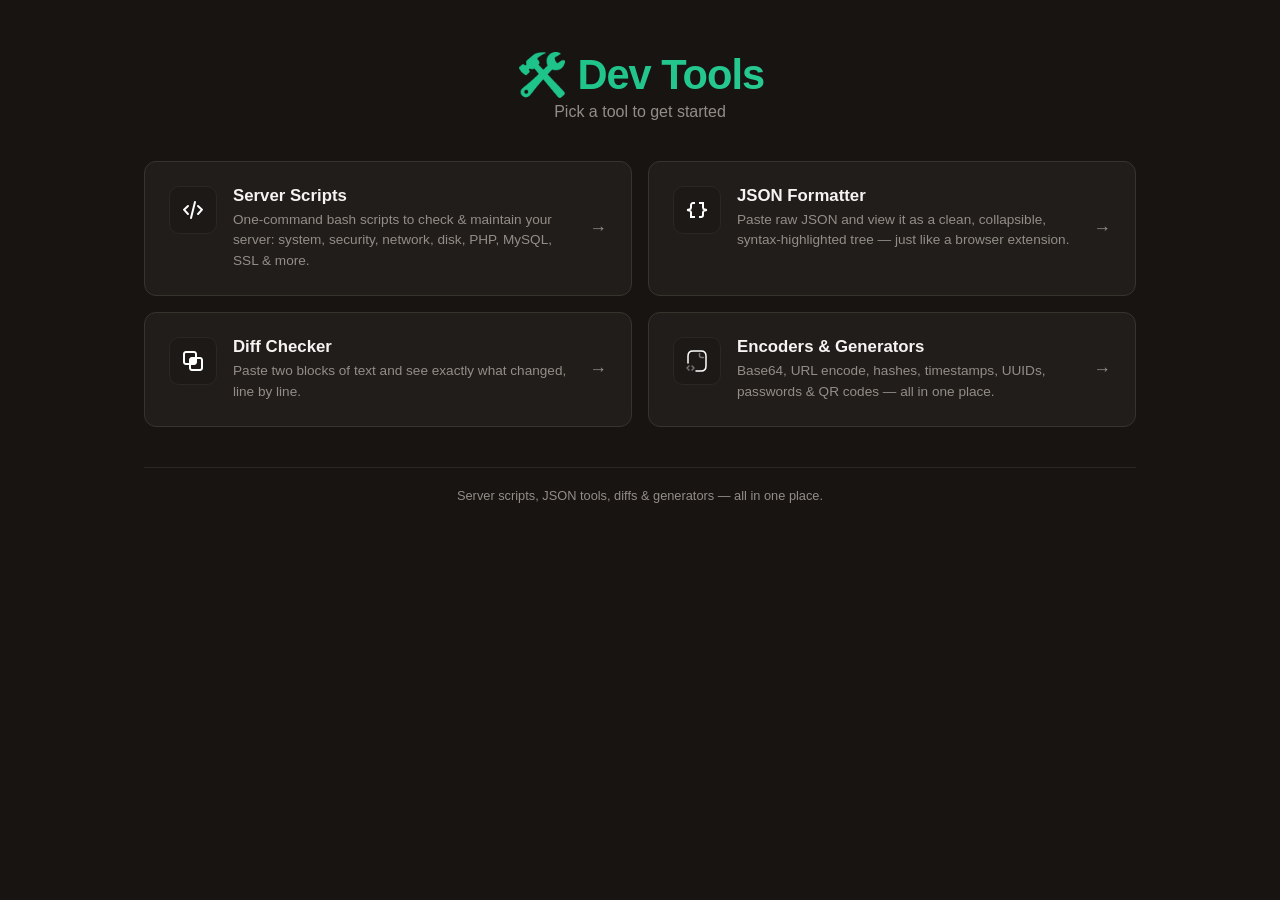
==== index.html @ 87801617 "Dev tools, done simply." ====
<!DOCTYPE html>
<html lang="en">

<head>
    <meta charset="UTF-8" />
    <meta name="viewport" content="width=device-width, initial-scale=1.0" />
    <title>Dev Tools</title>
    <link rel="stylesheet" href="style.css" />
</head>

<body>
    <div class="container">

        <!-- HEADER -->
        <header class="header">
            <h1>🛠️ Dev Tools</h1>
            <p class="subtitle">Pick a tool to get started</p>
        </header>

        <!-- TOOL OPTIONS -->
        <div class="option-grid">
            <a class="option-card" href="scripts/scripts.html">

                <div class="option-icon"><svg width="24px" height="24px" viewBox="0 0 24 24" fill="none"
                        xmlns="http://www.w3.org/2000/svg">
                        <path d="M7 8L3 11.6923L7 16M17 8L21 11.6923L17 16M14 4L10 20" stroke="#FFFFFF" stroke-width="2"
                            stroke-linecap="round" stroke-linejoin="round" />
                    </svg></div>
                <div class="option-body">
                    <div class="option-title">Server Scripts</div>
                    <div class="option-desc">One-command bash scripts to check &amp; maintain your server: system,
                        security, network, disk, PHP, MySQL, SSL &amp; more.</div>
                </div>
                <div class="option-arrow">→</div>
            </a>

            <a class="option-card" href="json-formatter/json-formatter.html">
                <div class="option-icon"><svg width="24px" height="24px" viewBox="0 0 24 24" fill="none"
                        xmlns="http://www.w3.org/2000/svg">
                        <path
                            d="M14 19H16C17.1046 19 18 18.1046 18 17V14.5616C18 13.6438 18.6246 12.8439 19.5149 12.6213L21.0299 12.2425C21.2823 12.1794 21.2823 11.8206 21.0299 11.7575L19.5149 11.3787C18.6246 11.1561 18 10.3562 18 9.43845V5H14"
                            stroke="#FFFFFF" stroke-width="2" />
                        <path
                            d="M10 5H8C6.89543 5 6 5.89543 6 7V9.43845C6 10.3562 5.37541 11.1561 4.48507 11.3787L2.97014 11.7575C2.71765 11.8206 2.71765 12.1794 2.97014 12.2425L4.48507 12.6213C5.37541 12.8439 6 13.6438 6 14.5616V19H10"
                            stroke="#FFFFFF" stroke-width="2" />
                    </svg></div>
                <div class="option-body">
                    <div class="option-title">JSON Formatter</div>
                    <div class="option-desc">Paste raw JSON and view it as a clean, collapsible, syntax-highlighted tree
                        — just like a browser extension.</div>
                </div>
                <div class="option-arrow">→</div>
            </a>

            <a class="option-card" href="diff-checker/diff-checker.html">
                <div class="option-icon"><svg fill="#FFFFFF" width="24px" height="24px" viewBox="0 0 24 24"
                        xmlns="http://www.w3.org/2000/svg">
                        <path fill-rule="evenodd"
                            d="M13,2 C14.5976809,2 15.9036609,3.24891996 15.9949073,4.82372721 L16,5 L16,8 L19,8 C20.5976809,8 21.9036609,9.24891996 21.9949073,10.8237272 L22,11 L22,19 C22,20.5976809 20.75108,21.9036609 19.1762728,21.9949073 L19,22 L11,22 C9.40231912,22 8.09633912,20.75108 8.00509269,19.1762728 L8,19 L8,16 L5,16 C3.40231912,16 2.09633912,14.75108 2.00509269,13.1762728 L2,13 L2,5 C2,3.40231912 3.24891996,2.09633912 4.82372721,2.00509269 L5,2 L13,2 Z M19,10 L16,10 L16,13 C16,14.5976809 14.75108,15.9036609 13.1762728,15.9949073 L13,16 L10,16 L10,19 C10,19.5128358 10.3860402,19.9355072 10.8833789,19.9932723 L11,20 L19,20 C19.5128358,20 19.9355072,19.6139598 19.9932723,19.1166211 L20,19 L20,11 C20,10.4871642 19.6139598,10.0644928 19.1166211,10.0067277 L19,10 Z M13,4 L5,4 C4.48716416,4 4.06449284,4.38604019 4.00672773,4.88337887 L4,5 L4,13 C4,13.5128358 4.38604019,13.9355072 4.88337887,13.9932723 L5,14 L8,14 L8,11 C8,9.40231912 9.24891996,8.09633912 10.8237272,8.00509269 L11,8 L14,8 L14,5 C14,4.48716416 13.6139598,4.06449284 13.1166211,4.00672773 L13,4 Z" />
                    </svg></div>
                <div class="option-body">
                    <div class="option-title">Diff Checker</div>
                    <div class="option-desc">Paste two blocks of text and see exactly what changed, line by line.</div>
                </div>
                <div class="option-arrow">→</div>
            </a>

            <a class="option-card" href="encoders/encoders.html">
                <div class="option-icon"><svg width="24px" height="24px" viewBox="0 0 24 24" fill="none"
                        xmlns="http://www.w3.org/2000/svg">
                        <path d="M11 22H16C19.5 22 21 20 21 17V7C21 4 19.5 2 16 2H8C4.5 2 3 4 3 7V14" stroke="#FFFFFF"
                            stroke-width="1.5" stroke-miterlimit="10" stroke-linecap="round" stroke-linejoin="round" />
                        <path opacity="0.4" d="M14.5 4.5V6.5C14.5 7.6 15.4 8.5 16.5 8.5H18.5" stroke="#FFFFFF"
                            stroke-width="1.5" stroke-miterlimit="10" stroke-linecap="round" stroke-linejoin="round" />
                        <path opacity="0.4" d="M4 17L2 19L4 21" stroke="#FFFFFF" stroke-width="1.5"
                            stroke-miterlimit="10" stroke-linecap="round" stroke-linejoin="round" />
                        <path opacity="0.4" d="M7 17L9 19L7 21" stroke="#FFFFFF" stroke-width="1.5"
                            stroke-miterlimit="10" stroke-linecap="round" stroke-linejoin="round" />
                    </svg></div>
                <div class="option-body">
                    <div class="option-title">Encoders &amp; Generators</div>
                    <div class="option-desc">Base64, URL encode, hashes, timestamps, UUIDs, passwords &amp; QR codes —
                        all in one place.</div>
                </div>
                <div class="option-arrow">→</div>
            </a>
        </div>

        <!-- FOOTER -->
        <footer class="footer">
            <p>Server scripts, JSON tools, diffs & generators — all in one place.</p>
        </footer>

    </div>
</body>

</html>
---- style.css ----
/* =========================================================
   Dev Tools — shared stylesheet
   Used by: index.html, scripts.html, json-formatter.html, json-viewer.html
   ========================================================= */

:root {
    --bg: #171412;
    --bg-soft: #211d1a;
    --bg-inset: #1c1917;
    --border: #39332e;
    --border-soft: #2b2724;
    --text: #d6d3d1;
    --text-bright: #f5f4f2;
    --text-muted: #948d87;

    --blue: #10b981;
    --orange: #e8683a;
    --green: #34d399;
    --purple: #a78bfa;
    --red: #f87171;
}

* {
    margin: 0;
    padding: 0;
    box-sizing: border-box;
}

body {
    font-family: -apple-system, BlinkMacSystemFont, 'Segoe UI', Roboto, Oxygen, Ubuntu, sans-serif;
    background: var(--bg);
    color: var(--text);
    min-height: 100vh;
    display: flex;
    justify-content: center;
    padding: 30px 20px;
}

.container {
    max-width: 80%;
    width: 100%;
}

a { color: inherit; text-decoration: none; }

/* ----- HEADER ----- */
.header {
    text-align: center;
    margin-bottom: 20px;
    padding: 20px 0;
    position: relative;
}

.header h1 {
    font-size: 2.6rem;
    font-weight: 800;
    background: linear-gradient(135deg, var(--blue), #34d399);
    -webkit-background-clip: text;
    -webkit-text-fill-color: transparent;
    background-clip: text;
    letter-spacing: -1px;
    margin-bottom: 4px;
}

.header .subtitle {
    color: var(--text-muted);
    font-size: 1rem;
}

.header .stats {
    margin-top: 14px;
    display: flex;
    justify-content: center;
    gap: 28px;
    flex-wrap: wrap;
}

.header .stats span { color: var(--text-muted); font-size: 0.85rem; }
.header .stats .num { color: var(--text-bright); font-weight: 600; }

.back-link {
    display: inline-flex;
    align-items: center;
    gap: 6px;
    color: var(--text-muted);
    font-size: 0.85rem;
    margin-bottom: 18px;
    transition: color 0.2s;
}

.back-link:hover { color: var(--blue); }

/* ----- BUTTONS ----- */
.btn {
    display: inline-flex;
    align-items: center;
    justify-content: center;
    gap: 6px;
    padding: 9px 18px;
    border-radius: 8px;
    font-size: 0.85rem;
    font-weight: 600;
    border: 1px solid var(--border);
    cursor: pointer;
    background: var(--bg-soft);
    color: var(--text);
    transition: background 0.2s, border-color 0.2s, transform 0.1s;
}

.btn:hover { border-color: var(--blue); background: #1c2330; }
.btn:active { transform: scale(0.97); }

.btn-primary {
    background: linear-gradient(135deg, var(--blue), #34d399);
    border-color: transparent;
    color: #fff;
}

.btn-primary:hover { filter: brightness(1.08); background: linear-gradient(135deg, var(--blue), #34d399); }

.btn-copy {
    display: inline-flex;
    align-items: center;
    gap: 4px;
    padding: 4px 12px;
    border-radius: 6px;
    font-size: 0.7rem;
    font-weight: 500;
    border: 1px solid var(--border);
    cursor: pointer;
    transition: background 0.2s, border-color 0.2s, transform 0.1s;
    background: #21262d;
    color: var(--text-muted);
    white-space: nowrap;
    flex-shrink: 0;
    height: 28px;
}

.btn-copy:hover { background: var(--border); border-color: var(--blue); color: var(--text); }
.btn-copy:active { transform: scale(0.95); }
.btn-copy.copied { background: var(--green); border-color: var(--green); color: #fff; }
.btn-copy .icon { font-size: 0.85rem; line-height: 1; }

/* ----- SEARCH BAR ----- */
.search-container { margin-bottom: 28px; position: relative; }

.search-container input {
    width: 100%;
    padding: 12px 18px 12px 44px;
    background: var(--bg-soft);
    border: 1px solid var(--border);
    border-radius: 10px;
    color: var(--text);
    font-size: 0.95rem;
    transition: border-color 0.2s, box-shadow 0.2s;
    outline: none;
}

.search-container input:focus {
    border-color: var(--blue);
    box-shadow: 0 0 0 3px rgba(88, 166, 255, 0.12);
}

.search-container input::placeholder { color: var(--text-muted); }

.search-icon {
    position: absolute;
    left: 14px;
    top: 50%;
    transform: translateY(-50%);
    color: var(--text-muted);
    font-size: 1.1rem;
}

.search-clear {
    position: absolute;
    right: 14px;
    top: 50%;
    transform: translateY(-50%);
    color: var(--text-muted);
    cursor: pointer;
    display: none;
    font-size: 1.1rem;
    background: none;
    border: none;
    padding: 4px;
}

.search-clear.visible { display: block; }
.search-clear:hover { color: var(--text); }

/* ----- GRID + CARD (tool list & home options) ----- */
.tool-grid {
    display: grid;
    grid-template-columns: repeat(2, minmax(0, 1fr));
    gap: 12px;
}

.tool-card {
    background: var(--bg-soft);
    border: 1px solid var(--border);
    border-radius: 10px;
    padding: 16px 20px;
    transition: border-color 0.2s, box-shadow 0.2s;
    display: flex;
    flex-direction: column;
    gap: 10px;
}

.tool-card:hover { border-color: var(--blue); box-shadow: 0 0 0 3px rgba(88, 166, 255, 0.08); }
.tool-card.hidden { display: none; }

.tool-header { display: flex; align-items: center; justify-content: space-between; gap: 12px; }
.tool-info { flex: 1; min-width: 0; }

.tool-name {
    font-size: 0.95rem;
    font-weight: 600;
    color: var(--text-bright);
    display: flex;
    align-items: center;
    gap: 6px;
    flex-wrap: wrap;
}

.badge {
    font-size: 0.5rem;
    font-weight: 600;
    background: var(--green);
    color: #fff;
    padding: 2px 8px;
    border-radius: 20px;
    letter-spacing: 0.3px;
    flex-shrink: 0;
}

.badge.bash { background: #1f6feb; }
.badge.python { background: var(--purple); }
.badge.js { background: var(--orange); }
.badge.keep { background: var(--red); }
.badge.download-only { background: var(--text-muted); }
 
.tool-desc { font-size: 0.8rem; color: var(--text-muted); margin-top: 2px; line-height: 1.4; }

.tool-url {
    background: var(--bg-inset);
    border-radius: 6px;
    padding: 6px 12px;
    border: 1px solid var(--border-soft);
    font-family: 'JetBrains Mono', 'Fira Code', 'Cascadia Code', monospace;
    font-size: 0.7rem;
    color: var(--text-bright);
    display: flex;
    align-items: center;
    gap: 6px;
    overflow: hidden;
    min-height: 30px;
}

.tool-url .wget-prefix { color: var(--text-muted); font-weight: 400; flex-shrink: 0; }
.tool-url .url-text { flex: 1; overflow: hidden; text-overflow: ellipsis; white-space: nowrap; color: var(--blue); }

/* ----- HOME OPTION CARDS ----- */
.option-grid {
    display: grid;
    grid-template-columns: repeat(2, 1fr);
    gap: 16px;
}

.option-card {
    background: var(--bg-soft);
    border: 1px solid var(--border);
    border-radius: 12px;
    padding: 24px;
    display: flex;
    gap: 16px;
    align-items: flex-start;
    transition: border-color 0.2s, box-shadow 0.2s, transform 0.1s;
}

.option-card:hover {
    border-color: var(--blue);
    box-shadow: 0 0 0 3px rgba(88, 166, 255, 0.08);
    transform: translateY(-2px);
}

.option-icon {
    font-size: 1.8rem;
    width: 48px;
    height: 48px;
    display: flex;
    align-items: center;
    justify-content: center;
    background: var(--bg-inset);
    border: 1px solid var(--border-soft);
    border-radius: 10px;
    flex-shrink: 0;
}

.option-body { flex: 1; min-width: 0; }

.option-title {
    font-size: 1.05rem;
    font-weight: 700;
    color: var(--text-bright);
    display: flex;
    align-items: center;
    gap: 8px;
    margin-bottom: 4px;
}

.option-desc { font-size: 0.85rem; color: var(--text-muted); line-height: 1.5; }

.option-arrow { color: var(--text-muted); font-size: 1.1rem; align-self: center; transition: transform 0.2s, color 0.2s; }
.option-card:hover .option-arrow { transform: translateX(3px); color: var(--blue); }

/* ----- TOAST ----- */
.toast {
    position: fixed;
    bottom: 30px;
    left: 50%;
    transform: translateX(-50%) translateY(100px);
    background: #21262d;
    border: 1px solid var(--border);
    color: var(--text);
    padding: 10px 24px;
    border-radius: 8px;
    font-size: 0.85rem;
    box-shadow: 0 8px 32px rgba(0, 0, 0, 0.7);
    opacity: 0;
    transition: transform 0.35s ease, opacity 0.35s ease;
    pointer-events: none;
    z-index: 999;
    max-width: 90%;
    text-align: center;
}

.toast.show { transform: translateX(-50%) translateY(0); opacity: 1; }

/* ----- NO RESULTS ----- */
.no-results { text-align: center; padding: 60px 20px; color: var(--text-muted); display: none; grid-column: 1 / -1; }
.no-results.visible { display: block; }
.no-results .icon { font-size: 2.5rem; margin-bottom: 12px; }
.no-results p { font-size: 1rem; }

/* ----- FOOTER ----- */
.footer {
    text-align: center;
    margin-top: 40px;
    padding-top: 20px;
    border-top: 1px solid var(--border-soft);
    color: var(--text-muted);
    font-size: 0.8rem;
}

.footer a { color: var(--blue); }
.footer a:hover { text-decoration: underline; }

/* ----- RESPONSIVE ----- */
@media (max-width: 768px) {
    .tool-grid, .option-grid { grid-template-columns: 1fr; }
    .header h1 { font-size: 2.1rem; }
}

@media (max-width: 600px) {
    body { padding: 20px 12px; }
    .header h1 { font-size: 1.8rem; }
    .header .stats { gap: 12px; font-size: 0.75rem; flex-wrap: wrap; }
    .tool-card { padding: 14px 16px; }
    .tool-url { flex-direction: column; align-items: stretch; gap: 2px; white-space: normal; }
    .tool-url .url-text { white-space: normal; word-break: break-all; }
    .tool-name { font-size: 0.85rem; }
    .btn-copy { font-size: 0.65rem; padding: 3px 10px; height: 24px; }
    .search-container input { padding: 10px 14px 10px 38px; font-size: 0.85rem; }
    .option-card { padding: 18px; }
}

@media (max-width: 400px) {
    .header h1 { font-size: 1.5rem; }
    .tool-card { padding: 12px 14px; }
}
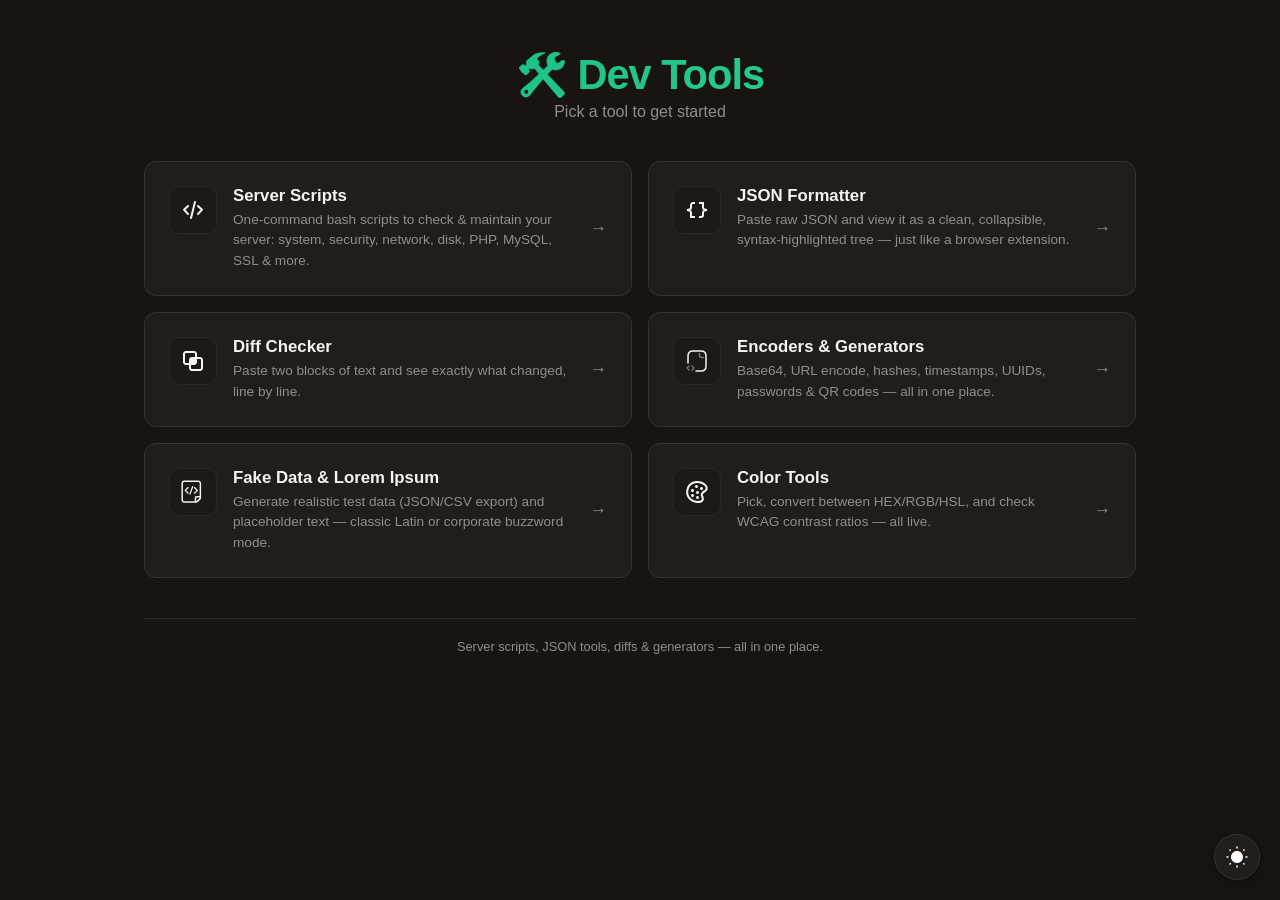
==== commit 34f98c82: "Dev tools, done simply." ====
--- a/index.html
+++ b/index.html
@@ -2,6 +2,9 @@
 <html lang="en">
 
 <head>
+
+    <script>(function () { try { if (localStorage.getItem('devtools-theme') === 'light') { document.documentElement.setAttribute('data-theme', 'light'); } } catch (e) { } })();</script>
+
     <meta charset="UTF-8" />
     <meta name="viewport" content="width=device-width, initial-scale=1.0" />
     <title>Dev Tools</title>
@@ -19,13 +22,13 @@
 
         <!-- TOOL OPTIONS -->
         <div class="option-grid">
-            <a class="option-card" href="scripts/scripts.html">
-
-                <div class="option-icon"><svg width="24px" height="24px" viewBox="0 0 24 24" fill="none"
-                        xmlns="http://www.w3.org/2000/svg">
-                        <path d="M7 8L3 11.6923L7 16M17 8L21 11.6923L17 16M14 4L10 20" stroke="#FFFFFF" stroke-width="2"
-                            stroke-linecap="round" stroke-linejoin="round" />
-                    </svg></div>
+            <a class="option-card" href="scripts/">
+                <div class="option-icon">
+                    <svg width="24px" height="24px" viewBox="0 0 24 24" fill="none" xmlns="http://www.w3.org/2000/svg">
+                        <path d="M7 8L3 11.6923L7 16M17 8L21 11.6923L17 16M14 4L10 20" stroke="var(--text-bright)"
+                            stroke-width="2" stroke-linecap="round" stroke-linejoin="round" />
+                    </svg>
+                </div>
                 <div class="option-body">
                     <div class="option-title">Server Scripts</div>
                     <div class="option-desc">One-command bash scripts to check &amp; maintain your server: system,
@@ -34,16 +37,17 @@
                 <div class="option-arrow">→</div>
             </a>
 
-            <a class="option-card" href="json-formatter/json-formatter.html">
-                <div class="option-icon"><svg width="24px" height="24px" viewBox="0 0 24 24" fill="none"
-                        xmlns="http://www.w3.org/2000/svg">
+            <a class="option-card" href="json-formatter/">
+                <div class="option-icon">
+                    <svg width="24px" height="24px" viewBox="0 0 24 24" fill="none" xmlns="http://www.w3.org/2000/svg">
                         <path
                             d="M14 19H16C17.1046 19 18 18.1046 18 17V14.5616C18 13.6438 18.6246 12.8439 19.5149 12.6213L21.0299 12.2425C21.2823 12.1794 21.2823 11.8206 21.0299 11.7575L19.5149 11.3787C18.6246 11.1561 18 10.3562 18 9.43845V5H14"
-                            stroke="#FFFFFF" stroke-width="2" />
+                            stroke="var(--text-bright)" stroke-width="2" />
                         <path
                             d="M10 5H8C6.89543 5 6 5.89543 6 7V9.43845C6 10.3562 5.37541 11.1561 4.48507 11.3787L2.97014 11.7575C2.71765 11.8206 2.71765 12.1794 2.97014 12.2425L4.48507 12.6213C5.37541 12.8439 6 13.6438 6 14.5616V19H10"
-                            stroke="#FFFFFF" stroke-width="2" />
-                    </svg></div>
+                            stroke="var(--text-bright)" stroke-width="2" />
+                    </svg>
+                </div>
                 <div class="option-body">
                     <div class="option-title">JSON Formatter</div>
                     <div class="option-desc">Paste raw JSON and view it as a clean, collapsible, syntax-highlighted tree
@@ -52,8 +56,8 @@
                 <div class="option-arrow">→</div>
             </a>
 
-            <a class="option-card" href="diff-checker/diff-checker.html">
-                <div class="option-icon"><svg fill="#FFFFFF" width="24px" height="24px" viewBox="0 0 24 24"
+            <a class="option-card" href="diff-checker/">
+                <div class="option-icon"><svg fill="var(--text-bright)" width="24px" height="24px" viewBox="0 0 24 24"
                         xmlns="http://www.w3.org/2000/svg">
                         <path fill-rule="evenodd"
                             d="M13,2 C14.5976809,2 15.9036609,3.24891996 15.9949073,4.82372721 L16,5 L16,8 L19,8 C20.5976809,8 21.9036609,9.24891996 21.9949073,10.8237272 L22,11 L22,19 C22,20.5976809 20.75108,21.9036609 19.1762728,21.9949073 L19,22 L11,22 C9.40231912,22 8.09633912,20.75108 8.00509269,19.1762728 L8,19 L8,16 L5,16 C3.40231912,16 2.09633912,14.75108 2.00509269,13.1762728 L2,13 L2,5 C2,3.40231912 3.24891996,2.09633912 4.82372721,2.00509269 L5,2 L13,2 Z M19,10 L16,10 L16,13 C16,14.5976809 14.75108,15.9036609 13.1762728,15.9949073 L13,16 L10,16 L10,19 C10,19.5128358 10.3860402,19.9355072 10.8833789,19.9932723 L11,20 L19,20 C19.5128358,20 19.9355072,19.6139598 19.9932723,19.1166211 L20,19 L20,11 C20,10.4871642 19.6139598,10.0644928 19.1166211,10.0067277 L19,10 Z M13,4 L5,4 C4.48716416,4 4.06449284,4.38604019 4.00672773,4.88337887 L4,5 L4,13 C4,13.5128358 4.38604019,13.9355072 4.88337887,13.9932723 L5,14 L8,14 L8,11 C8,9.40231912 9.24891996,8.09633912 10.8237272,8.00509269 L11,8 L14,8 L14,5 C14,4.48716416 13.6139598,4.06449284 13.1166211,4.00672773 L13,4 Z" />
@@ -65,22 +69,75 @@
                 <div class="option-arrow">→</div>
             </a>
 
-            <a class="option-card" href="encoders/encoders.html">
+            <a class="option-card" href="encoders/">
                 <div class="option-icon"><svg width="24px" height="24px" viewBox="0 0 24 24" fill="none"
                         xmlns="http://www.w3.org/2000/svg">
-                        <path d="M11 22H16C19.5 22 21 20 21 17V7C21 4 19.5 2 16 2H8C4.5 2 3 4 3 7V14" stroke="#FFFFFF"
-                            stroke-width="1.5" stroke-miterlimit="10" stroke-linecap="round" stroke-linejoin="round" />
-                        <path opacity="0.4" d="M14.5 4.5V6.5C14.5 7.6 15.4 8.5 16.5 8.5H18.5" stroke="#FFFFFF"
-                            stroke-width="1.5" stroke-miterlimit="10" stroke-linecap="round" stroke-linejoin="round" />
-                        <path opacity="0.4" d="M4 17L2 19L4 21" stroke="#FFFFFF" stroke-width="1.5"
+                        <path d="M11 22H16C19.5 22 21 20 21 17V7C21 4 19.5 2 16 2H8C4.5 2 3 4 3 7V14"
+                            stroke="var(--text-bright)" stroke-width="1.5" stroke-miterlimit="10" stroke-linecap="round"
+                            stroke-linejoin="round" />
+                        <path opacity="0.4" d="M14.5 4.5V6.5C14.5 7.6 15.4 8.5 16.5 8.5H18.5"
+                            stroke="var(--text-bright)" stroke-width="1.5" stroke-miterlimit="10" stroke-linecap="round"
+                            stroke-linejoin="round" />
+                        <path opacity="0.4" d="M4 17L2 19L4 21" stroke="var(--text-bright)" stroke-width="1.5"
                             stroke-miterlimit="10" stroke-linecap="round" stroke-linejoin="round" />
-                        <path opacity="0.4" d="M7 17L9 19L7 21" stroke="#FFFFFF" stroke-width="1.5"
+                        <path opacity="0.4" d="M7 17L9 19L7 21" stroke="var(--text-bright)" stroke-width="1.5"
                             stroke-miterlimit="10" stroke-linecap="round" stroke-linejoin="round" />
                     </svg></div>
                 <div class="option-body">
                     <div class="option-title">Encoders &amp; Generators</div>
                     <div class="option-desc">Base64, URL encode, hashes, timestamps, UUIDs, passwords &amp; QR codes —
                         all in one place.</div>
+                </div>
+                <div class="option-arrow">→</div>
+            </a>
+
+            <a class="option-card" href="sample-data/">
+                <div class="option-icon">
+                    <svg width="24px" height="24px" viewBox="0 0 1024 1024" class="icon" version="1.1"
+                        xmlns="http://www.w3.org/2000/svg">
+                        <path
+                            d="M135.460571 18.285714h600.137143c67.949714 0 123.099429 53.613714 123.099429 119.954286v623.250286c0 21.650286-12.361143 51.565714-27.794286 67.291428l-111.030857 112.201143c-15.36 15.579429-45.348571 28.16-67.437714 28.16H142.116571c-67.876571 0-123.099429-53.76-123.099428-120.027428V134.729143C19.017143 70.144 71.021714 18.285714 135.460571 18.285714zM672.182857 899.657143l115.785143-117.101714c3.584-3.657143 7.094857-12.434286 7.094857-18.139429V138.166857a58.514286 58.514286 0 0 0-59.465143-57.490286H145.700571a62.756571 62.756571 0 0 0-63.122285 62.756572v705.682286c0 31.744 26.624 57.636571 59.465143 57.636571h512.731428a28.745143 28.745143 0 0 0 17.408-7.168z m-8.411428-217.819429l131.949714 1.462857c17.481143 0 31.744 13.897143 31.817143 31.232a31.451429 31.451429 0 0 1-31.817143 31.158858l-131.949714-1.462858c-7.826286 0-13.897143 5.851429-13.897143 13.165715v150.162285a31.451429 31.451429 0 0 1-31.817143 31.158858 31.451429 31.451429 0 0 1-31.817143-31.158858v-150.162285c0-41.910857 34.669714-75.556571 77.531429-75.556572z m-340.992-136.045714a26.404571 26.404571 0 0 1-18.797715 44.982857 26.624 26.624 0 0 1-18.724571-7.606857L162.230857 461.531429a26.404571 26.404571 0 0 1 0-37.449143L285.257143 302.372571c10.24-10.166857 27.209143-10.166857 37.522286 0 10.313143 10.24 10.313143 26.404571 0 37.449143L218.697143 442.806857 322.779429 545.645714z m232.082285-205.970286a26.404571 26.404571 0 0 1 0-37.449143c10.313143-10.166857 27.282286-10.166857 37.595429 0l123.026286 121.709715a26.404571 26.404571 0 0 1 0 37.449143L592.457143 583.168a26.624 26.624 0 0 1-18.797714 7.606857 26.404571 26.404571 0 0 1-18.797715-45.056L659.017143 442.806857 554.861714 339.821714zM505.417143 261.12c13.531429 4.973714 20.48 19.894857 16.091428 33.938286L406.966857 608.036571a26.916571 26.916571 0 0 1-34.011428 15.945143 26.185143 26.185143 0 0 1-16.237715-34.011428l114.541715-312.978286a26.916571 26.916571 0 0 1 34.157714-15.872z"
+                            fill="var(--text-bright)" />
+                    </svg>
+                </div>
+                <div class="option-body">
+                    <div class="option-title">Fake Data &amp; Lorem Ipsum</div>
+                    <div class="option-desc">Generate realistic test data (JSON/CSV export) and placeholder text —
+                        classic Latin or corporate buzzword mode.</div>
+                </div>
+                <div class="option-arrow">→</div>
+            </a>
+
+            <a class="option-card" href="colors/">
+                <div class="option-icon">
+                    <svg width="24px" height="24px" viewBox="0 0 24 24" fill="none" xmlns="http://www.w3.org/2000/svg">
+                        <path
+                            d="M14 12.5001C14 13.3285 13.3284 14.0001 12.5 14.0001C11.6716 14.0001 11 13.3285 11 12.5001C11 11.6717 11.6716 11.0001 12.5 11.0001C13.3284 11.0001 14 11.6717 14 12.5001Z"
+                            fill="var(--text-bright)" />
+                        <path
+                            d="M16.5 10.0001C17.3284 10.0001 18 9.32854 18 8.50011C18 7.67169 17.3284 7.00011 16.5 7.00011C15.6716 7.00011 15 7.67169 15 8.50011C15 9.32854 15.6716 10.0001 16.5 10.0001Z"
+                            fill="var(--text-bright)" />
+                        <path
+                            d="M13 6.50011C13 7.32854 12.3284 8.00011 11.5 8.00011C10.6716 8.00011 10 7.32854 10 6.50011C10 5.67169 10.6716 5.00011 11.5 5.00011C12.3284 5.00011 13 5.67169 13 6.50011Z"
+                            fill="var(--text-bright)" />
+                        <path
+                            d="M7.50001 12.0001C8.32844 12.0001 9.00001 11.3285 9.00001 10.5001C9.00001 9.67169 8.32844 9.00011 7.50001 9.00011C6.67158 9.00011 6.00001 9.67169 6.00001 10.5001C6.00001 11.3285 6.67158 12.0001 7.50001 12.0001Z"
+                            fill="var(--text-bright)" />
+                        <path
+                            d="M14 17.5001C14 18.3285 13.3284 19.0001 12.5 19.0001C11.6716 19.0001 11 18.3285 11 17.5001C11 16.6717 11.6716 16.0001 12.5 16.0001C13.3284 16.0001 14 16.6717 14 17.5001Z"
+                            fill="var(--text-bright)" />
+                        <path
+                            d="M7.50001 17.0001C8.32844 17.0001 9.00001 16.3285 9.00001 15.5001C9.00001 14.6717 8.32844 14.0001 7.50001 14.0001C6.67158 14.0001 6.00001 14.6717 6.00001 15.5001C6.00001 16.3285 6.67158 17.0001 7.50001 17.0001Z"
+                            fill="var(--text-bright)" />
+                        <path fill-rule="evenodd" clip-rule="evenodd"
+                            d="M11.5017 1.02215C15.4049 0.791746 19.5636 2.32444 21.8087 5.41131C22.5084 6.37324 22.8228 7.63628 22.6489 8.83154C22.471 10.054 21.7734 11.2315 20.4472 11.8945C19.6389 12.2987 18.7731 12.9466 18.2401 13.668C17.7158 14.3778 17.6139 14.9917 17.8944 15.5529C18.4231 16.6102 18.8894 17.9257 18.8106 19.1875C18.7699 19.8375 18.5828 20.4946 18.1664 21.0799C17.7488 21.6667 17.1448 22.1192 16.3714 22.4286C14.6095 23.1333 12.6279 23.1643 10.8081 22.8207C8.98579 22.4765 7.24486 21.7421 5.92656 20.8194C4.00568 19.4748 2.47455 17.6889 1.71371 15.4464C0.9504 13.1965 0.995912 10.5851 2.06024 7.65803C3.64355 3.30372 7.56248 1.25469 11.5017 1.02215ZM11.6196 3.01868C8.26589 3.21665 5.18483 4.9176 3.93984 8.34149C3.00414 10.9148 3.01388 13.0536 3.60768 14.8038C4.20395 16.5613 5.42282 18.0255 7.07347 19.1809C8.14405 19.9303 9.6169 20.5604 11.1792 20.8554C12.7442 21.151 14.3181 21.0959 15.6286 20.5716C16.308 20.2999 16.7678 19.8099 16.8145 19.0627C16.8606 18.3245 16.5769 17.3901 16.1056 16.4473C15.3639 14.9639 15.8542 13.5318 16.6315 12.4796C17.4002 11.4391 18.5455 10.6093 19.5528 10.1057C20.2266 9.76878 20.5747 9.19623 20.6697 8.54355C20.7686 7.86365 20.5831 7.12638 20.1913 6.58769C18.4364 4.17486 15.0093 2.81858 11.6196 3.01868Z"
+                            fill="var(--text-bright)" />
+                    </svg>
+                </div>
+                <div class="option-body">
+                    <div class="option-title">Color Tools</div>
+                    <div class="option-desc">Pick, convert between HEX/RGB/HSL, and check WCAG contrast ratios — all
+                        live.</div>
                 </div>
                 <div class="option-arrow">→</div>
             </a>
@@ -92,6 +149,8 @@
         </footer>
 
     </div>
+
+    <script src="theme-toggle.js"></script>
 </body>
 
 </html>
--- a/style.css
+++ b/style.css
@@ -18,6 +18,33 @@
     --green: #34d399;
     --purple: #a78bfa;
     --red: #f87171;
+}
+
+:root[data-theme="light"] {
+    --bg: #ffffff;
+    --bg-soft: #ffffff;
+    --bg-inset: #f7f5f1;
+    --border: #e9e6e0;
+    --border-soft: #f0ede8;
+    --text: #44403c;
+    --text-bright: #1c1917;
+    --text-muted: #78716c;
+
+    --blue: #047857;
+    --orange: #c2410c;
+    --green: #065f46;
+    --purple: #9810fa;
+    --red: #ef4444;
+}
+
+:root[data-theme="light"] .header h1 {
+    background: linear-gradient(135deg, var(--blue), #065f46);
+    -webkit-background-clip: text;
+    background-clip: text;
+}
+
+:root[data-theme="light"] .toast {
+    box-shadow: 0 8px 32px rgba(28, 25, 23, 0.15);
 }
 
 * {
@@ -126,14 +153,18 @@
     border-radius: 6px;
     font-size: 0.7rem;
     font-weight: 500;
-    border: 1px solid var(--border);
+    /* border: 1px solid var(--border); */
     cursor: pointer;
     transition: background 0.2s, border-color 0.2s, transform 0.1s;
-    background: #21262d;
-    color: var(--text-muted);
+    /* background: #21262d; */
+    /* color: var(--text-muted); */
     white-space: nowrap;
     flex-shrink: 0;
     height: 28px;
+
+    background: var(--border);
+    border-color: transparent;
+    color: var(--text);
 }
 
 .btn-copy:hover { background: var(--border); border-color: var(--blue); color: var(--text); }
